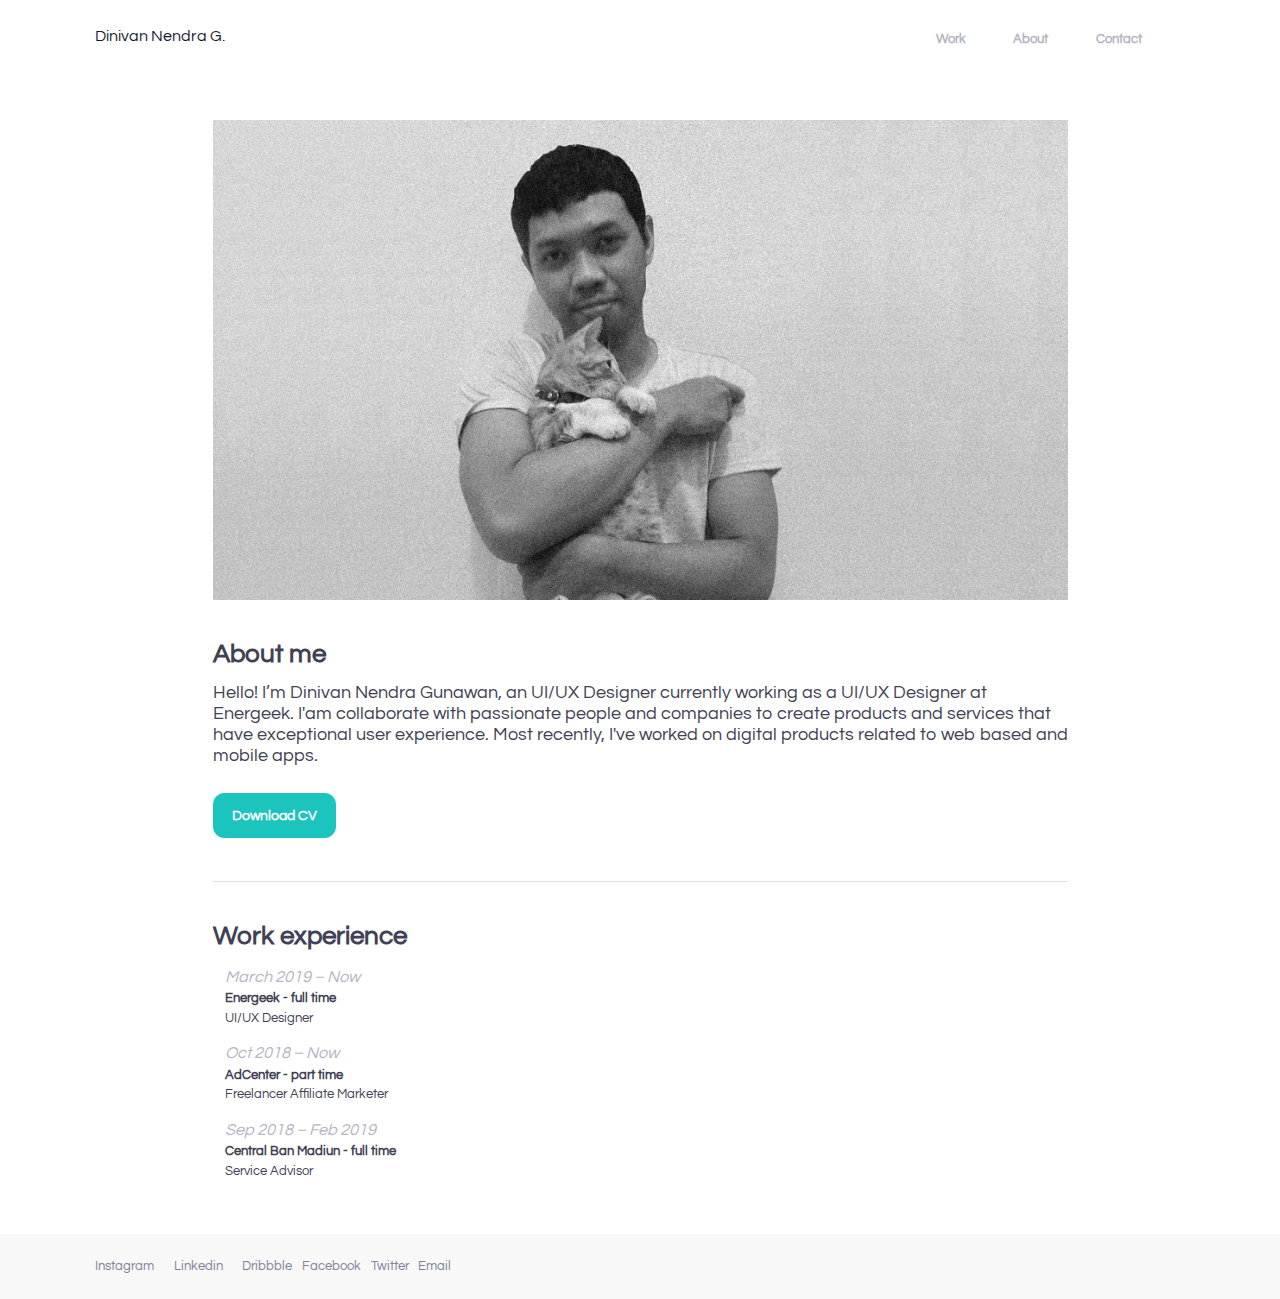
==== about.html @ b304f878 "update" ====
<!DOCTYPE html>
<html lang="en">
	<!--begin::Head-->
	<head><base href="">
		<meta charset="utf-8" />
		<title>Dinivan Nendra Gunawan | UI/UX Designer</title>
		<meta name="description" content="Updates and statistics" />
		<meta name="viewport" content="width=device-width, initial-scale=1, shrink-to-fit=no" />
		<!--begin::Fonts-->
		<link rel="stylesheet" href="https://fonts.googleapis.com/css?family=Poppins:300,400,500,600,700" />
		<!--end::Fonts-->
		<!--begin::Global Theme Styles(used by all pages)-->
		<!-- <link href="assets/plugins/global/plugins.bundle.css" rel="stylesheet" type="text/css" /> -->
		<!-- <link href="assets/plugins/custom/prismjs/prismjs.bundle.css" rel="stylesheet" type="text/css" /> -->
        <link href="css/style.bundle.css" rel="stylesheet" type="text/css" />
        <link href="css/custom.css" rel="stylesheet" type="text/css" />
		<!--end::Global Theme Styles-->
		<!--begin::Layout Themes(used by all pages)-->
		<!--end::Layout Themes-->
		<link rel="shortcut icon" href="media/ico.png" />
	</head>
	<!--end::Head-->
	<!--begin::Body-->
	<body id="kt_body" class="quick-panel-right demo-panel-right offcanvas-right header-fixed header-mobile-fixed aside-enabled aside-static page-loading">
		<!--begin::Main-->
		<!--begin::Header Mobile-->
		<div id="kt_header_mobile" class="header-mobile header-mobile-fixed">
			<!--begin::Logo-->
			<a href="index.html">
				<!-- <img alt="Logo" src="media/HubHall.png" class="logo-default max-h-30px" /> -->
				Dinivan Nendra Gunawan
			</a>
			<!--end::Logo-->
			<!--begin::Toolbar-->
			<div class="d-flex align-items-center">
				<button class="btn p-0 burger-icon rounded-0 burger-icon-left" id="kt_aside_tablet_and_mobile_toggle">
					<span></span>
				</button>
				<button class="btn btn-hover-text-primary p-0 ml-3" id="kt_header_mobile_topbar_toggle">
					<span class="svg-icon svg-icon-xl">
						<!--begin::Svg Icon | path:assets/media/svg/icons/General/User.svg-->
						<svg xmlns="http://www.w3.org/2000/svg" xmlns:xlink="http://www.w3.org/1999/xlink" width="24px" height="24px" viewBox="0 0 24 24" version="1.1">
							<g stroke="none" stroke-width="1" fill="none" fill-rule="evenodd">
								<polygon points="0 0 24 0 24 24 0 24" />
								<path d="M12,11 C9.790861,11 8,9.209139 8,7 C8,4.790861 9.790861,3 12,3 C14.209139,3 16,4.790861 16,7 C16,9.209139 14.209139,11 12,11 Z" fill="#000000" fill-rule="nonzero" opacity="0.3" />
								<path d="M3.00065168,20.1992055 C3.38825852,15.4265159 7.26191235,13 11.9833413,13 C16.7712164,13 20.7048837,15.2931929 20.9979143,20.2 C21.0095879,20.3954741 20.9979143,21 20.2466999,21 C16.541124,21 11.0347247,21 3.72750223,21 C3.47671215,21 2.97953825,20.45918 3.00065168,20.1992055 Z" fill="#000000" fill-rule="nonzero" />
							</g>
						</svg>
						<!--end::Svg Icon-->
					</span>
				</button>
			</div>
			<!--end::Toolbar-->
		</div>
		<!--end::Header Mobile-->
		<div class="d-flex flex-column flex-root">
			<!--begin::Page-->
			<div class="d-flex flex-row flex-column-fluid page">
				<!--begin::Wrapper-->
				<div class="d-flex flex-column flex-row-fluid wrapper" id="kt_wrapper">
					<!--begin::Header-->
					<div id="kt_header" class="header header-fixed">
						<!--begin::Container-->
						<div class="container d-flex align-items-stretch justify-content-between">
							<!--begin::Left-->
							<div class="d-none d-lg-flex align-items-center mr-3">
								<!--begin::Logo-->
								<a href="index.html" class="text-dark font-weight-bold h5">
									<!-- <img alt="Logo" src="media/HubHall.png" class="logo-sticky max-h-35px" /> -->
									Dinivan Nendra G.
								</a>
								<!--end::Logo-->
							</div>
							<!--end::Left-->
							<!--begin::Topbar-->
							<div class="topbar">
								<!--begin::Tablet & Mobile Search-->
								<div class="dropdown d-flex d-lg-none">
									<!--begin::Toggle-->
									<div class="topbar-item" data-toggle="dropdown" data-offset="10px,0px">
										<div class="btn btn-icon btn-clean btn-lg btn-dropdown mr-1">
											<span class="svg-icon svg-icon-xl">
												<!--begin::Svg Icon | path:assets/media/svg/icons/General/Search.svg-->
												<svg xmlns="http://www.w3.org/2000/svg" xmlns:xlink="http://www.w3.org/1999/xlink" width="24px" height="24px" viewBox="0 0 24 24" version="1.1">
													<g stroke="none" stroke-width="1" fill="none" fill-rule="evenodd">
														<rect x="0" y="0" width="24" height="24" />
														<path d="M14.2928932,16.7071068 C13.9023689,16.3165825 13.9023689,15.6834175 14.2928932,15.2928932 C14.6834175,14.9023689 15.3165825,14.9023689 15.7071068,15.2928932 L19.7071068,19.2928932 C20.0976311,19.6834175 20.0976311,20.3165825 19.7071068,20.7071068 C19.3165825,21.0976311 18.6834175,21.0976311 18.2928932,20.7071068 L14.2928932,16.7071068 Z" fill="#000000" fill-rule="nonzero" opacity="0.3" />
														<path d="M11,16 C13.7614237,16 16,13.7614237 16,11 C16,8.23857625 13.7614237,6 11,6 C8.23857625,6 6,8.23857625 6,11 C6,13.7614237 8.23857625,16 11,16 Z M11,18 C7.13400675,18 4,14.8659932 4,11 C4,7.13400675 7.13400675,4 11,4 C14.8659932,4 18,7.13400675 18,11 C18,14.8659932 14.8659932,18 11,18 Z" fill="#000000" fill-rule="nonzero" />
													</g>
												</svg>
												<!--end::Svg Icon-->
											</span>
										</div>
									</div>
									<!--end::Toggle-->
								</div>
								<!--end::Tablet & Mobile Search-->
								<!--begin::Create-->
								<div class="dropdown">
									<!--begin::Toggle-->
									<div class="topbar-item mr-4" data-toggle="dropdown" data-offset="10px,0px">
										<a href="javascript:;" class="btn font-weight-bolder btn-md btn-clean px-5 mr-4">Work</a>
										<a href="about.html" class="btn font-weight-bolder btn-md btn-clean px-5 mr-4">About</a>
										<a href="javascript:;" class="btn font-weight-bolder btn-md btn-clean px-5 mr-4">Contact</a>
										<!-- <div class="btn font-weight-bolder btn-md btn-dark px-5">Get Started</div> -->
									</div>
									<!--end::Toggle-->
								</div>
								<!--end::Create-->
							</div>
							<!--end::Topbar-->
						</div>
						<!--end::Container-->
					</div>
					<!--end::Header-->
					<!--begin::Content-->
					<div class="content d-flex flex-column flex-column-fluid" id="kt_content">
						<!--begin::Entry-->
						<div class="d-flex flex-column-fluid">
							<!--begin::Container-->
							<div class="container">
								<section class="px-40">
									<div class="row text-center mb-12">
                                        <!-- <h1 class="col-md-12 col-lg-12 col-sm-12 col-xs-12 font-weight-normal ">UI/UX Designer from Surabaya, Indonesia.</h1> -->
                                        <img class="img-fluid profile-photos" src="media/una.png" alt="">
                                    </div>
                                    
                                    <div class="row">
                                        <h1 class="font-weight-bolder mb-4">About me</h1>
                                        <h4>Hello! I’m Dinivan Nendra Gunawan, an UI/UX Designer currently working as a UI/UX Designer at Energeek. I'am collaborate with passionate people and companies to create products and services that have exceptional user experience. Most recently, I've worked on digital products related to web based and mobile apps.</h4>

                                        <a href="media/CV-dinivan-english.pdf" class="btn btn-success font-weight-bolder btn-lg mt-6" download>Download CV</a>
                                    </div>
                                    <hr class="row">
                                    <div class="row">
                                        <h1 class="font-weight-bolder mb-4">Work experience</h1>
                                        <p class="col-12">
                                            <i>March 2019 – Now</i><br>
                                            <b>Energeek - full time</b><br>
                                            UI/UX Designer
                                        </p>
                                        <p class="col-12">
                                            <i>Oct 2018 – Now</i><br>
                                            <b>AdCenter - part time</b><br>
                                            Freelancer Affiliate Marketer
                                        </p>
                                        <p class="col-12">
                                            <i>Sep 2018 – Feb 2019</i><br>
                                            <b>Central Ban Madiun - full time</b><br>
                                            Service Advisor 
                                        </p>
                                    </div>
								</section>

								<section id="projects">
									
								</section>
							</div>
                            <!--end::Container-->
						</div>
						<!--end::Entry-->
					</div>
					<!--end::Content-->
					<!--begin::Footer-->
					<div class="footer py-4 d-flex flex-lg-column bg-footer" id="kt_footer">
						<!--begin::Container-->
						<div class="container d-flex flex-column flex-md-row align-items-center justify-content-between">
							<!--begin::Nav-->
							<div class="nav nav-dark order-2 order-md-1">
								<a href="https://www.instagram.com/dinivan.nendra/" target="_blank" class="nav-link pr-3 pl-0">Instagram</a>
								<a href="https://www.linkedin.com/in/dinivan-nendra-gunawan-bb0a64122/" target="_blank" class="nav-link px-3">Linkedin</a>
                                <a href="https://dribbble.com/unaivan" target="_blank" class="nav-link pl-3 pr-0">Dribbble</a>
								<a href="https://www.facebook.com/dean.n.indra/" target="_blank" class="nav-link pl-3 pr-0">Facebook</a>
								<a href="https://twitter.com/unaivan_" target="_blank" class="nav-link pl-3 pr-0">Twitter</a>
								<a href="mailto:dinivannendragunawan@gmail.com" class="nav-link pl-3 pr-0">Email</a>
							</div>
							<!--end::Nav-->
							<!--begin::Copyright-->
							<!-- <div class="text-dark order-1 order-md-2">
								<a href="javascript:;" class="text-dark-75 text-hover-primary h5 font-weight-bold">HubHall &trade;</a>
							</div> -->
							<!--end::Copyright-->
						</div>
						<!--end::Container-->
					</div>
					<!--end::Footer-->
				</div>
				<!--end::Wrapper-->
			</div>
			<!--end::Page-->
		</div>
		<!--end::Main-->
		<!--begin::Scrolltop-->
		<div id="kt_scrolltop" class="scrolltop">
			<span class="svg-icon">
				<!--begin::Svg Icon | path:assets/media/svg/icons/Navigation/Up-2.svg-->
				<svg xmlns="http://www.w3.org/2000/svg" xmlns:xlink="http://www.w3.org/1999/xlink" width="24px" height="24px" viewBox="0 0 24 24" version="1.1">
					<g stroke="none" stroke-width="1" fill="none" fill-rule="evenodd">
						<polygon points="0 0 24 0 24 24 0 24" />
						<rect fill="#000000" opacity="0.3" x="11" y="10" width="2" height="10" rx="1" />
						<path d="M6.70710678,12.7071068 C6.31658249,13.0976311 5.68341751,13.0976311 5.29289322,12.7071068 C4.90236893,12.3165825 4.90236893,11.6834175 5.29289322,11.2928932 L11.2928932,5.29289322 C11.6714722,4.91431428 12.2810586,4.90106866 12.6757246,5.26284586 L18.6757246,10.7628459 C19.0828436,11.1360383 19.1103465,11.7686056 18.7371541,12.1757246 C18.3639617,12.5828436 17.7313944,12.6103465 17.3242754,12.2371541 L12.0300757,7.38413782 L6.70710678,12.7071068 Z" fill="#000000" fill-rule="nonzero" />
					</g>
				</svg>
				<!--end::Svg Icon-->
			</span>
		</div>
		<!--end::Scrolltop-->
		<!--begin::Global Config(global config for global JS scripts)-->
		<script>var KTAppSettings = { "breakpoints": { "sm": 576, "md": 768, "lg": 992, "xl": 1200, "xxl": 1200 }, "colors": { "theme": { "base": { "white": "#ffffff", "primary": "#6993FF", "secondary": "#E5EAEE", "success": "#1BC5BD", "info": "#8950FC", "warning": "#FFA800", "danger": "#F64E60", "light": "#F3F6F9", "dark": "#212121" }, "light": { "white": "#ffffff", "primary": "#E1E9FF", "secondary": "#ECF0F3", "success": "#C9F7F5", "info": "#EEE5FF", "warning": "#FFF4DE", "danger": "#FFE2E5", "light": "#F3F6F9", "dark": "#D6D6E0" }, "inverse": { "white": "#ffffff", "primary": "#ffffff", "secondary": "#212121", "success": "#ffffff", "info": "#ffffff", "warning": "#ffffff", "danger": "#ffffff", "light": "#464E5F", "dark": "#ffffff" } }, "gray": { "gray-100": "#F3F6F9", "gray-200": "#ECF0F3", "gray-300": "#E5EAEE", "gray-400": "#D6D6E0", "gray-500": "#B5B5C3", "gray-600": "#80808F", "gray-700": "#464E5F", "gray-800": "#1B283F", "gray-900": "#212121" } }, "font-family": "Poppins" };</script>
		<!--end::Global Config-->
		<!--begin::Global Theme Bundle(used by all pages)-->
		<!-- <script src="assets/plugins/global/plugins.bundle.js"></script>
		<script src="assets/plugins/custom/prismjs/prismjs.bundle.js"></script>
		<script src="assets/js/scripts.bundle.js"></script> -->
		<!--end::Global Theme Bundle-->
		<!--begin::Page Scripts(used by this page)-->
		<!-- <script src="assets/js/pages/widgets.js"></script> -->
		<!--end::Page Scripts-->

		<!-- <script src="js/index.js"></script> -->
	</body>
	<!--end::Body-->
</html>
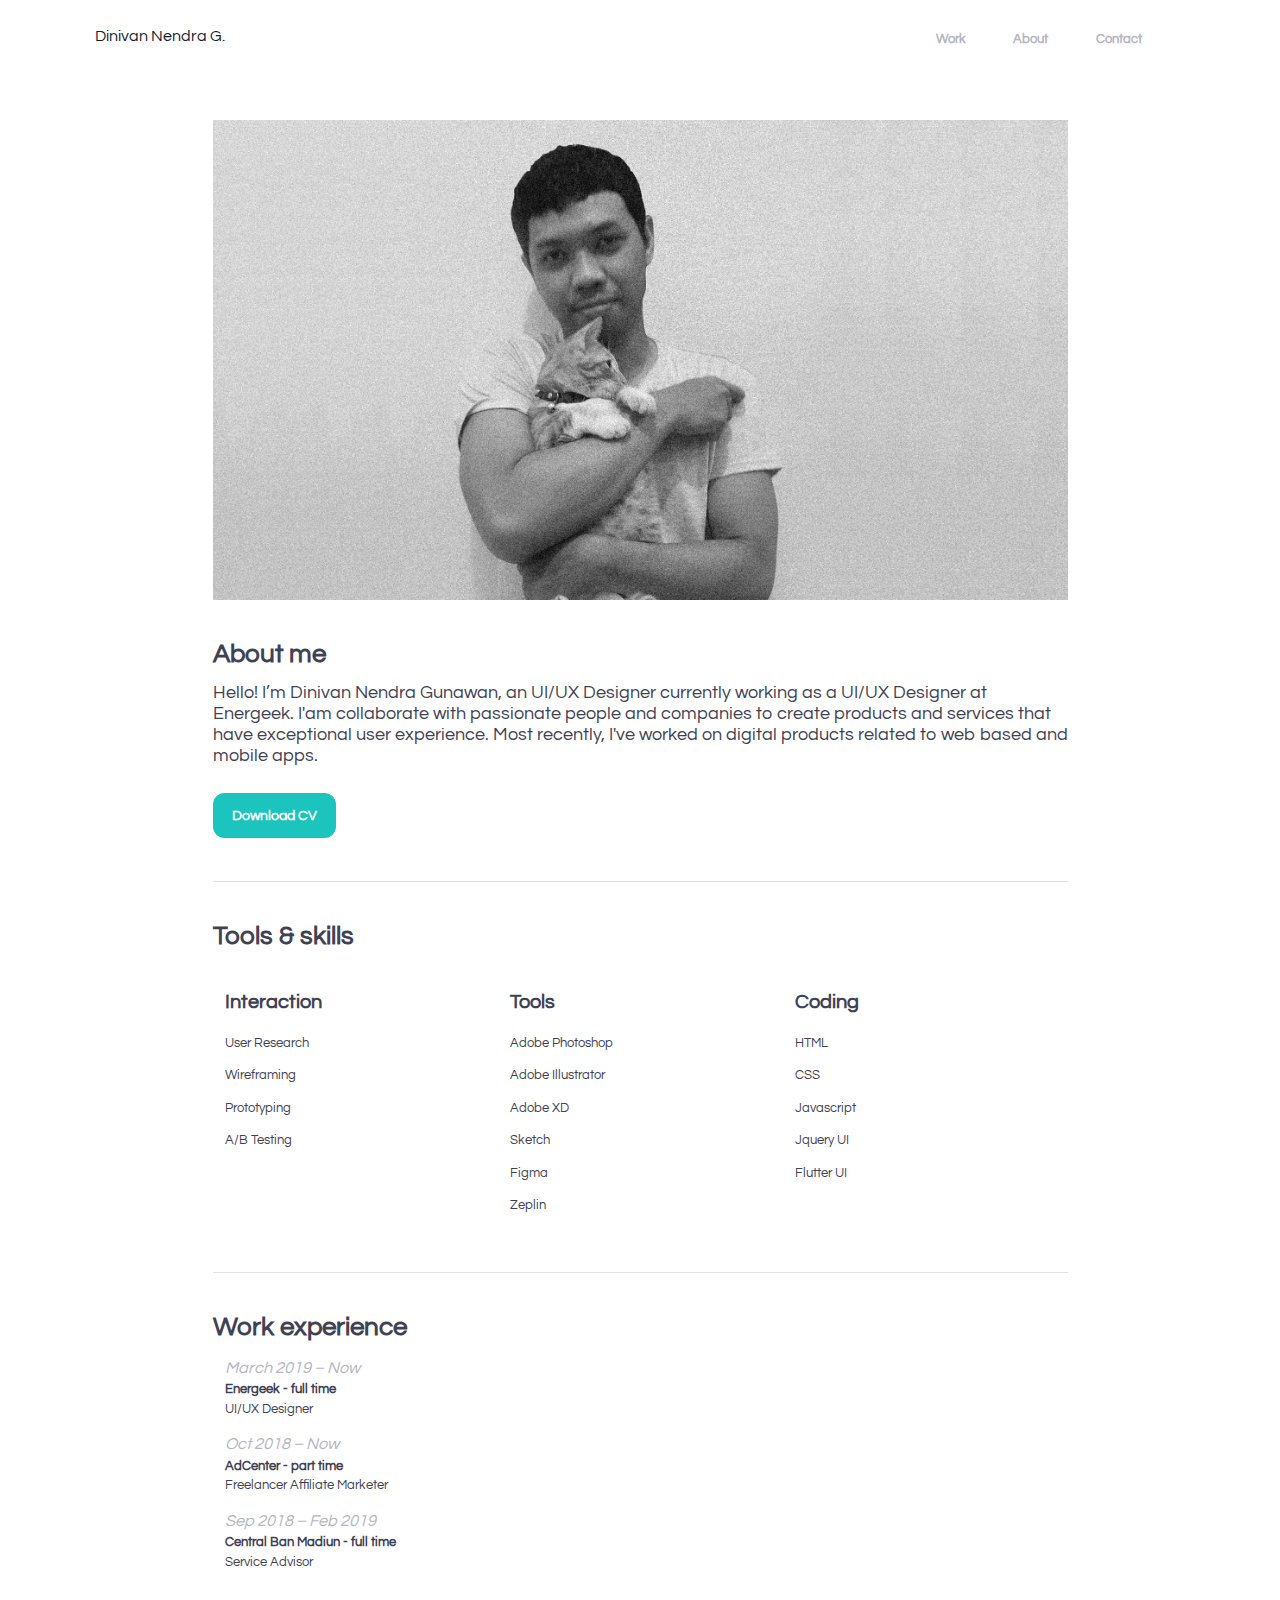
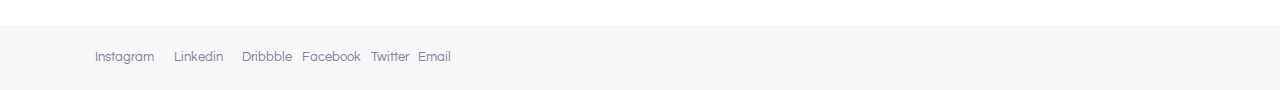
==== commit 3fbe911f: "fixing mobile responsive" ====
--- a/about.html
+++ b/about.html
@@ -119,7 +119,7 @@
 						<div class="d-flex flex-column-fluid">
 							<!--begin::Container-->
 							<div class="container">
-								<section class="px-40">
+								<section id="container" class="px-40">
 									<div class="row text-center mb-12">
                                         <!-- <h1 class="col-md-12 col-lg-12 col-sm-12 col-xs-12 font-weight-normal ">UI/UX Designer from Surabaya, Indonesia.</h1> -->
                                         <img class="img-fluid profile-photos" src="media/una.png" alt="">
@@ -130,7 +130,26 @@
                                         <h4>Hello! I’m Dinivan Nendra Gunawan, an UI/UX Designer currently working as a UI/UX Designer at Energeek. I'am collaborate with passionate people and companies to create products and services that have exceptional user experience. Most recently, I've worked on digital products related to web based and mobile apps.</h4>
 
                                         <a href="media/CV-dinivan-english.pdf" class="btn btn-success font-weight-bolder btn-lg mt-6" download>Download CV</a>
-                                    </div>
+									</div>
+									<hr class="row">
+									<div class="row">
+										<h1 class="font-weight-bolder mb-4 col-12 p-0 mb-12">Tools & skills</h1>
+										<div class="col-4">
+											<h3 class="font-weight-bolder mb-6">Interaction</h3>
+											<article id="interaction">
+											</article>
+										</div>
+										<div class="col-4">
+											<h3 class="font-weight-bolder mb-6">Tools</h3>
+											<article  id="tools">
+											</article>
+										</div>
+										<div class="col-4" >
+											<h3 class="font-weight-bolder mb-6">Coding</h3>
+											<article id="coding">
+											</article>
+										</div>
+									</div>
                                     <hr class="row">
                                     <div class="row">
                                         <h1 class="font-weight-bolder mb-4">Work experience</h1>
@@ -217,7 +236,26 @@
 		<!-- <script src="assets/js/pages/widgets.js"></script> -->
 		<!--end::Page Scripts-->
 
-		<!-- <script src="js/index.js"></script> -->
+		<script src="js/about.js"></script>
+		<script>
+			window.onresize = function() {
+    			toggle();
+			}
+			document.addEventListener("DOMContentLoaded", function(event) {
+				toggle();
+			});
+
+			function toggle() {
+				if (window.innerWidth < 800) { 
+					document.getElementById("container").classList.remove("px-40");
+					document.getElementById("container").classList.add("px-10");  
+				}
+				else {
+					document.getElementById("container").classList.remove("px-10");
+					document.getElementById("container").classList.add("px-40");  
+				}    
+			}
+		</script>
 	</body>
 	<!--end::Body-->
 </html>